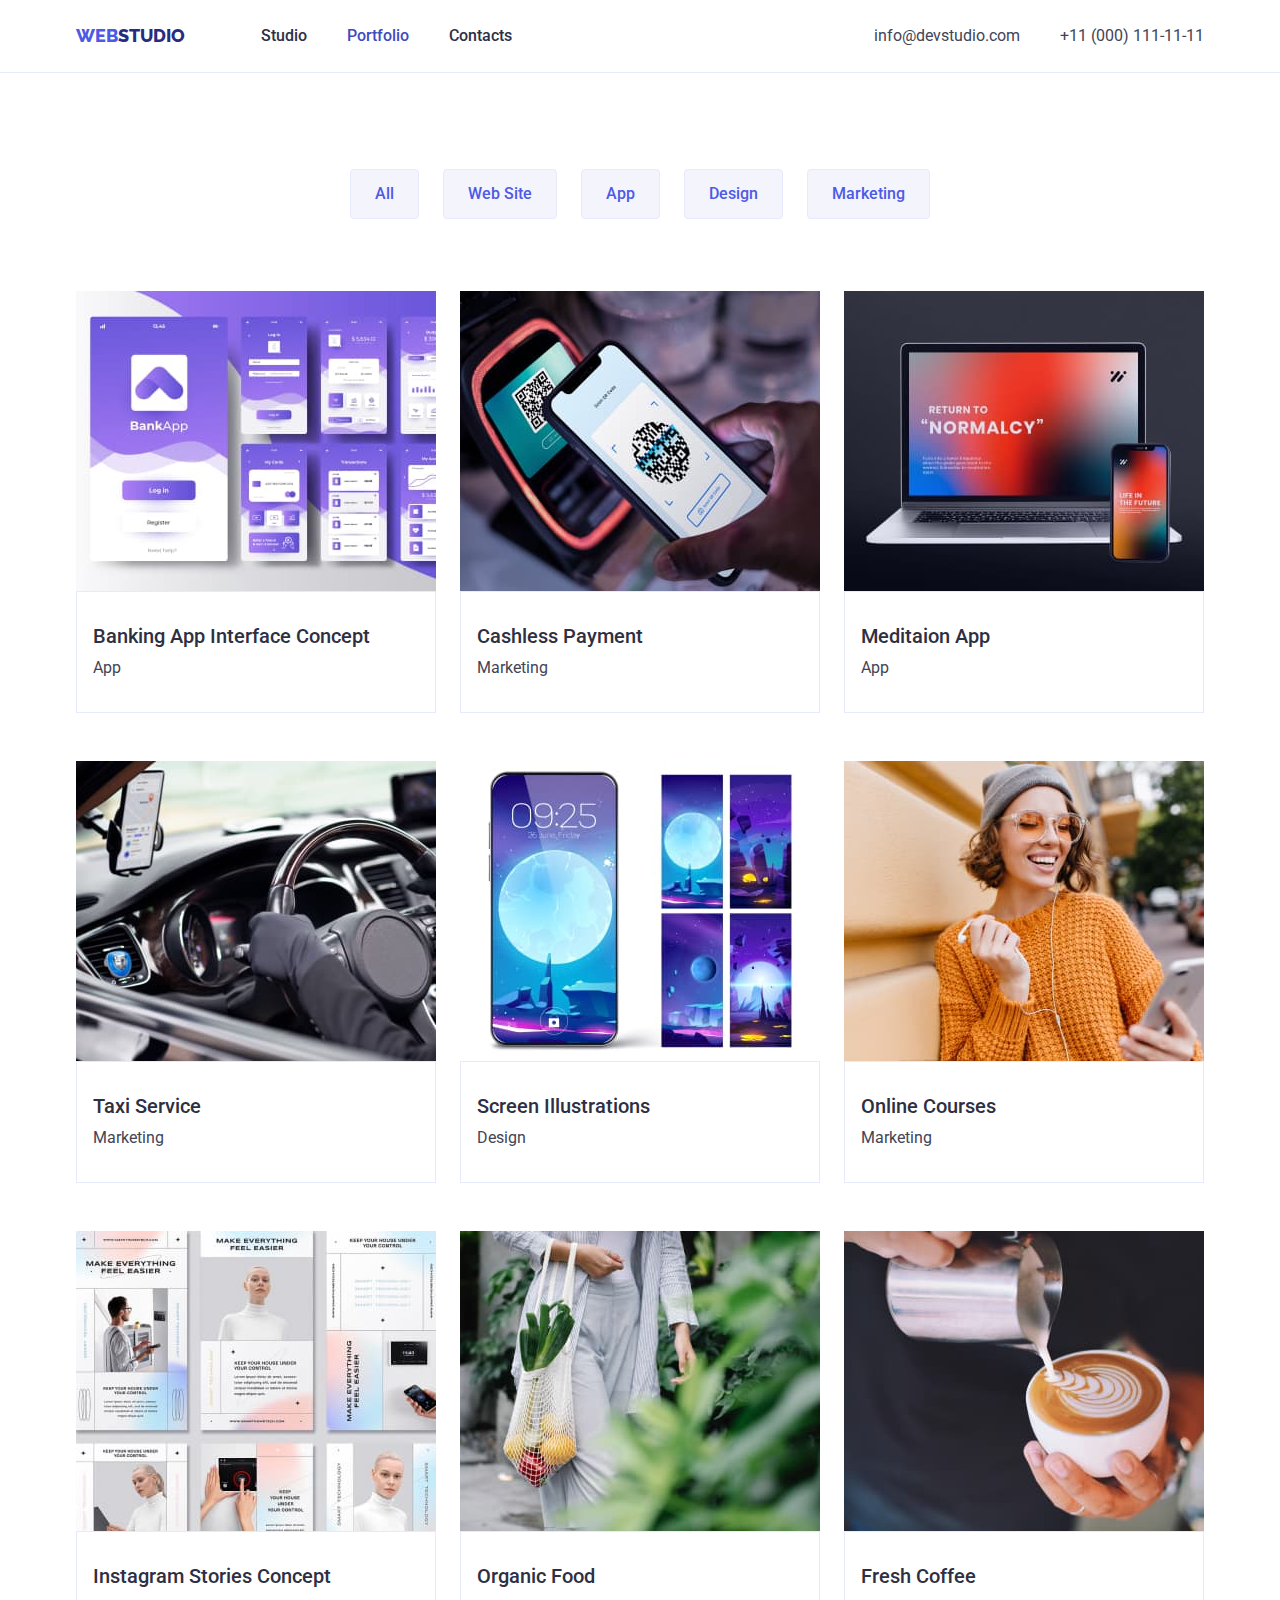
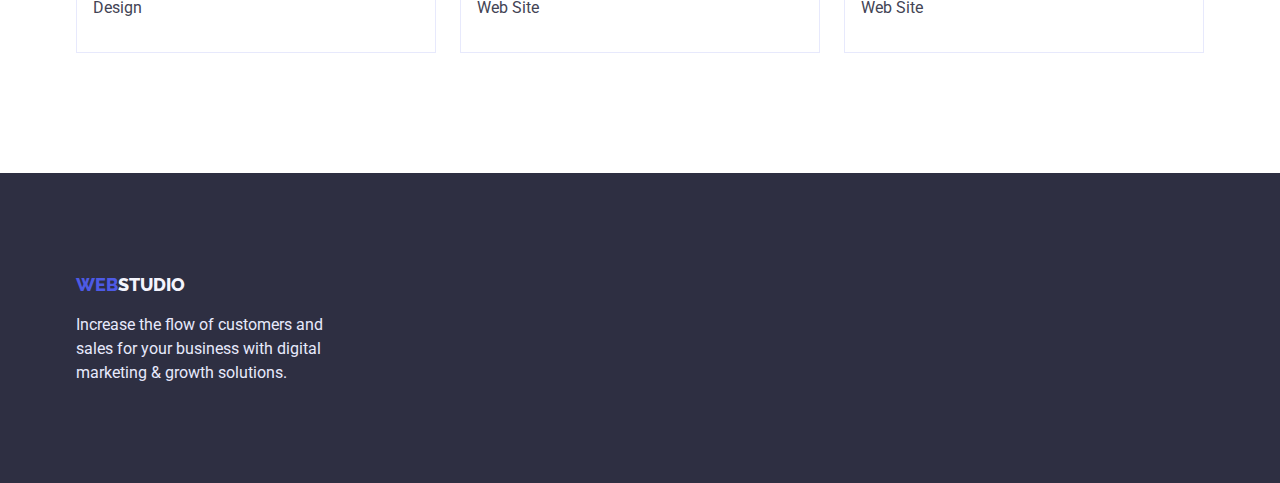
==== portfolio.html @ c2e1bd99 "Initial commit" ====
<!DOCTYPE html>
<html lang="en">
  <head>
    <meta charset="UTF-8" />
    <meta http-equiv="X-UA-Compatible" content="IE=edge" />
    <meta name="viewport" content="width=device-width, initial-scale=1.0" />
    <title>Portfolio</title>
    <link rel="preconnect" href="https://fonts.googleapis.com" />
    <link rel="preconnect" href="https://fonts.gstatic.com" crossorigin />
    <link
      href="https://fonts.googleapis.com/css2?family=Raleway:wght@800&family=Roboto:wght@400;500;700&display=swap"
      rel="stylesheet"
    />
    <link
      rel="stylesheet"
      href="https://cdnjs.cloudflare.com/ajax/libs/modern-normalize/1.1.0/modern-normalize.min.css"
    />
    <link rel="stylesheet" href="./styles/styles.css" />
  </head>
  <body>
    <!-- Header-->
    <header class="page-header">
      <div class="conteiner page-header-container">
        <nav class="main-nav">
          <a class="logo-link link" href="./index.html"
            ><span>Web</span>Studio</a
          >

          <ul class="site-nav list">
            <li class="item">
              <a class="link" href="./studio.html">Studio</a>
            </li>
            <li class="item">
              <a class="link btn-active-page-portfolio" href="./portfolio.html"
                >Portfolio</a
              >
            </li>
            <li class="item">
              <a class="link" href="./contacts.html">Contacts</a>
            </li>
          </ul>
        </nav>

        <address class="header-contact">
          <ul class="header-contact-list list">
            <li class="item">
              <a class="mail link" href="mailto:info@devstudio.com"
                >info@devstudio.com</a
              >
            </li>
            <li class="item">
              <a class="tel link" href="tel:+110001111111"
                >+11 (000) 111-11-11</a
              >
            </li>
          </ul>
        </address>
      </div>
    </header>
    <main>
      <section class="section-apps">
        <!-- Hidden header -->
        <div class="conteiner">
          <h1 class="visually-hidden">Product and services</h1>

          <ul class="button-list list">
            <li>
              <button class="list-btn" type="button">All</button>
            </li>
            <li>
              <button class="list-btn" type="button">Web Site</button>
            </li>
            <li>
              <button class="list-btn" type="button">App</button>
            </li>
            <li>
              <button class="list-btn" type="button">Design</button>
            </li>
            <li>
              <button class="list-btn" type="button">Marketing</button>
            </li>
          </ul>

          <ul class="card-set list">
            <li class="card-item">
              <img
                src="./images/portfolio/banking-app.jpg"
                alt="banking app"
                width="360"
              />

              <div class="card-content">
                <h2 class="list-item-title">Banking App Interface Concept</h2>
                <p class="list-text-item">App</p>
              </div>
            </li>

            <li class="card-item">
              <img
                src="./images/portfolio/cashless-payment.jpg"
                alt="pay by phone"
                width="360"
              />

              <div class="card-content">
                <h2 class="list-item-title">Cashless Payment</h2>
                <p class="list-text-item">Marketing</p>
              </div>
            </li>

            <li class="card-item">
              <img
                src="./images/portfolio/meditation-app.jpg"
                alt="meditation app"
                width="360"
              />

              <div class="card-content">
                <h2 class="list-item-title">Meditaion App</h2>
                <p class="list-text-item">App</p>
              </div>
            </li>

            <li class="card-item">
              <img
                src="./images/portfolio/taxi-service.jpg"
                alt="man driving a car"
                width="360"
              />

              <div class="card-content">
                <h2 class="list-item-title">Taxi Service</h2>
                <p class="list-text-item">Marketing</p>
              </div>
            </li>

            <li class="card-item">
              <img
                src="./images/portfolio/screen-illustrations.jpg"
                alt="mobile screen saver"
                width="360"
              />

              <div class="card-content">
                <h2 class="list-item-title">Screen Illustrations</h2>
                <p class="list-text-item">Design</p>
              </div>
            </li>

            <li class="card-item">
              <img
                src="./images/portfolio/online-courses.jpg"
                alt="joyful girl looking at the phone"
                width="360"
              />

              <div class="card-content">
                <h2 class="list-item-title">Online Courses</h2>
                <p class="list-text-item">Marketing</p>
              </div>
            </li>

            <li class="card-item">
              <img
                src="./images/portfolio/instagram-stories.jpg"
                alt="collage set with many images"
                width="360"
              />

              <div class="card-content">
                <h2 class="list-item-title">Instagram Stories Concept</h2>
                <p class="list-text-item">Design</p>
              </div>
            </li>

            <li class="card-item">
              <img
                src="./images/portfolio/organic-food.jpg"
                alt="girl with fruit basket"
                width="360"
              />

              <div class="card-content">
                <h2 class="list-item-title">Organic Food</h2>
                <p class="list-text-item">Web Site</p>
              </div>
            </li>

            <li class="card-item">
              <img
                src="./images/portfolio/fresh-coffee.jpg"
                alt="pouring coffee into a cup"
                width="360"
              />

              <div class="card-content">
                <h2 class="list-item-title">Fresh Coffee</h2>
                <p class="list-text-item">Web Site</p>
              </div>
            </li>
          </ul>
        </div>
      </section>
    </main>
    <!-- Footer -->
    <footer class="bottom page-footer">
      <div class="conteiner">
        <div class="conteiner-bottom">
          <a class="bottom-logo link" href="./index.html"
            ><span>Web</span>Studio</a
          >
          <p class="bottom-page">
            Increase the flow of customers and sales for your business with
            digital marketing & growth solutions.
          </p>
        </div>
      </div>
    </footer>
  </body>
</html>
---- styles/styles.css ----
:root {
  --title-text-color: #2e2f42;
  --primary-text-color: #434455;
  --accent-color: #404bbf;
  --primary-bg-color: #ffffff;
  --card-set-side-gap: 24px;
  --card-set-top-gap: 48px;
}

html {
  box-sizing: border-box;
}

*,
*::before,
*::after {
  box-sizing: inherit;
}

body {
  font-family: 'Roboto', sans-serif;
  background-color: var(--primary-bg-color);
  color: var(--title-text-color);
}

img {
  display: block;
  max-width: 100%;
}

p,
h1,
h2,
h3,
h4,
h5,
h6 {
  margin: 0;
}

ul {
  margin: 0;
  padding-left: 0;
}

button {
  cursor: pointer;
}

address {
  font-style: normal;
}

.link {
  text-decoration: none;
}

.list {
  list-style: none;
}

.visually-hidden {
  position: absolute;
  white-space: nowrap;
  width: 1px;
  height: 1px;
  overflow: hidden;
  border: 0;
  padding: 0;
  clip: rect(0 0 0 0);
  clip-path: inset(50%);
  margin: -1px;
}

.conteiner {
  margin-left: auto;
  margin-right: auto;
  width: 100%;
  max-width: 1158px;
  padding-left: 15px;
  padding-right: 15px;
}

/* ------------------------------------logo---------------------------------  */

.page-header {
  background-color: var(--primary-bg-color);
  border-bottom: 1px solid #e7e9fc;
}

span {
  font-family: 'Raleway', sans-serif;
  font-weight: 800;
  font-size: 18px;
  line-height: 1.33;
  text-transform: uppercase;
  color: #4d5ae5;
}

.logo-link {
  font-family: 'Raleway', sans-serif;
  font-weight: 800;
  font-size: 18px;
  line-height: 1.33;
  text-transform: uppercase;
  color: #272c7f;
}

/* ------------------------------------nav----------------------------  */

.page-header-container {
  display: flex;
  align-items: center;
}
.main-nav {
  display: flex;
  align-items: center;
}
.site-nav {
  display: flex;
  margin-left: 76px;
}

.site-nav .link {
  color: var(--title-text-color);
  font-weight: 500;
  font-size: 16px;
  line-height: 1.5;
  padding-top: 24px;
  padding-bottom: 24px;
  display: block;
}

.site-nav {
  gap: 40px;
}

.link:hover,
.link:focus {
  color: var(--accent-color);
}
.portfolio .link {
  color: var(--accent-color);
}

.item > .btn-active-page-portfolio {
  color: var(--accent-color);
}

/* ----------------------------------contacts-------------------------- */

.header-contact {
  margin-left: auto;
}

.header-contact-list .mail,
.header-contact-list .tel {
  font-size: 16px;
  line-height: 1.5;
  color: var(--primary-text-color);
}
.tel:hover,
.mail:hover {
  color: var(--accent-color);
}
.tel:focus,
.mail:focus {
  color: var(--accent-color);
}

.header-contact-list {
  display: flex;
}

.header-contact-list .item + .item {
  margin-left: 40px;
}

/* ------------------------------------hero------------------------------------  */
.main-part {
  background: #2e2f42;
  text-align: center;
  padding-top: 188px;
  padding-bottom: 188px;
}

.main-part-title {
  max-width: 505px;
  font-size: 56px;
  line-height: 1.07;
  color: #ffffff;
  padding-bottom: 48px;
  margin-left: auto;
  margin-right: auto;
}

.main-btn {
  display: inline-block;
  font-family: inherit;
  font-weight: 500;
  font-size: 16px;
  line-height: 1.5;
  color: #ffffff;
  background: #4d5ae5;
  box-shadow: 0px 4px 4px rgba(0, 0, 0, 0.15);
  border-radius: 4px;
  border: 1px;

  padding-left: 32px;
  padding-right: 32px;
  padding-top: 16px;
  padding-bottom: 16px;

  /* min-width: 169px; */
  /* height: 56px; */
  left: 636px;
  top: 428px;
}
.main-btn:hover,
.main-btn:focus {
  background: var(--accent-color);
  color: #ffffff;
}

/* --------------------------------Hidden title--------------------------------  */
.text-list {
  font-weight: 500;
  font-size: 20px;
  line-height: 1.2;
}

.text-list-item {
  font-size: 16px;
  line-height: 1.5;
  color: var(--primary-text-color);
}

.selection-description {
  margin-top: 0;
  padding-top: 120px;
}
.description {
  display: flex;
}
.description .item:not(:last-child) {
  margin-right: 24px;
}

.text-list {
  margin-bottom: 8px;
}

/* ------------------------------------about------------------------------------  */
.about {
  font-size: 36px;
  line-height: 1.11;
  text-align: center;
  text-transform: capitalize;
}
.selection-about {
  padding-top: 120px;
  padding-bottom: 120px;
}

.about {
  margin: 0;
}

.card-about {
  padding: 0;
  margin: 0;
  list-style: none;
  display: flex;
  margin-top: 72px;
  flex-basis: calc(100 / 3);
  justify-content: space-between;
}

/* ---------------------------------------Team------------------------------------ */
.team-title {
  font-size: 36px;
  line-height: 1.11;
  text-align: center;
  text-transform: capitalize;
  margin-bottom: 72px;
}

.team-list-position {
  font-size: 16px;
  line-height: 1.5;
  font-weight: 400;
  color: var(--primary-text-color);
  text-align: center;
  margin-top: 8px;
}

.text-list-title {
  font-weight: 500;
  font-size: 20px;
  line-height: 1.2;
  text-align: center;
}

.selection-team {
  background-color: #f4f4fd;
  padding-top: 120px;
  padding-bottom: 120px;
}

.team-list {
  display: flex;
  gap: 24px;
}

.list-item-conteiner {
  padding-top: 32px;
  padding-bottom: 32px;
  background-color: #ffffff;

  box-shadow: 0px 1px 6px rgba(46, 47, 66, 0.08),
    0px 1px 1px rgba(46, 47, 66, 0.16), 0px 2px 1px rgba(46, 47, 66, 0.08);
  border-radius: 0px 0px 4px 4px;
}

.list-item-team {
  width: calc((100% -72px) / 4);
}

/* -----------------------------------------Footer----------------------------------- */
.bottom-page {
  font-size: 16px;
  line-height: 1.5;
  color: #e7e9fc;
}

.bottom {
  padding-top: 100px;
  padding-bottom: 100px;
}

.conteiner-bottom {
  display: block;
  width: 264px;
  height: 110px;
}

.bottom-page {
  margin: 0;
  margin-top: 16px;
}

/* ----------------------------------------Portfolio----------------------------------- */

/* --------------------------------------------Buttons------------------------------------------- */

.section-apps {
  padding-top: 96px;
  padding-bottom: 120px;
}

.list-btn:hover,
.list-btn:focus {
  background-color: var(--accent-color);
  color: #ffffff;
}
.list-btn {
  font-family: inherit;

  color: #4d5ae5;
  background: #f4f4fd;

  border: 1px solid #e7e9fc;
  border-radius: 4px;
  font-weight: 500;
  font-size: 16px;
  line-height: 1.5;

  padding-left: 24px;
  padding-right: 24px;
  padding-top: 12px;
  padding-bottom: 12px;
}

.button-list {
  display: flex;
  gap: 24px;
  justify-content: center;
  margin-bottom: 72px;
}

/* --------------------------------------------List apps---------------------------------------------- */
.list-item-title {
  font-weight: 500;
  font-size: 20px;
  line-height: 1.2;
}
.list-text-item {
  font-size: 16px;
  line-height: 1.5;

  color: var(--primary-text-color);

  margin-top: 8px;
}

.card-set {
  display: flex;
  flex-wrap: wrap;

  padding: 0;
  margin: 0;
  list-style: 0;

  margin-top: calc(-1 * var(--card-set-top-gap));
  margin-left: calc(-1 * var(--card-set-side-gap));
}

.card-set > .card-item {
  flex-basis: calc(100% / 3 - var(--card-set-side-gap));

  margin-left: var(--card-set-side-gap);
  margin-top: var(--card-set-top-gap);
}

.card-content {
  padding-top: 32px;
  padding-left: 16px;
  padding-bottom: 32px;
  background: #ffffff;

  border: 1px solid #e7e9fc;
}

/* --------------------------------------------logo-link--------------------------------------------  */

.bottom-logo {
  font-family: 'Raleway', sans-serif;
  font-weight: 800;
  font-size: 18px;
  line-height: 1.33;
  text-transform: uppercase;
  color: #f4f4fd;
}
.bottom {
  background: #2e2f42;
}

/* --------------------------------------------logo-link--------------------------------------------  */
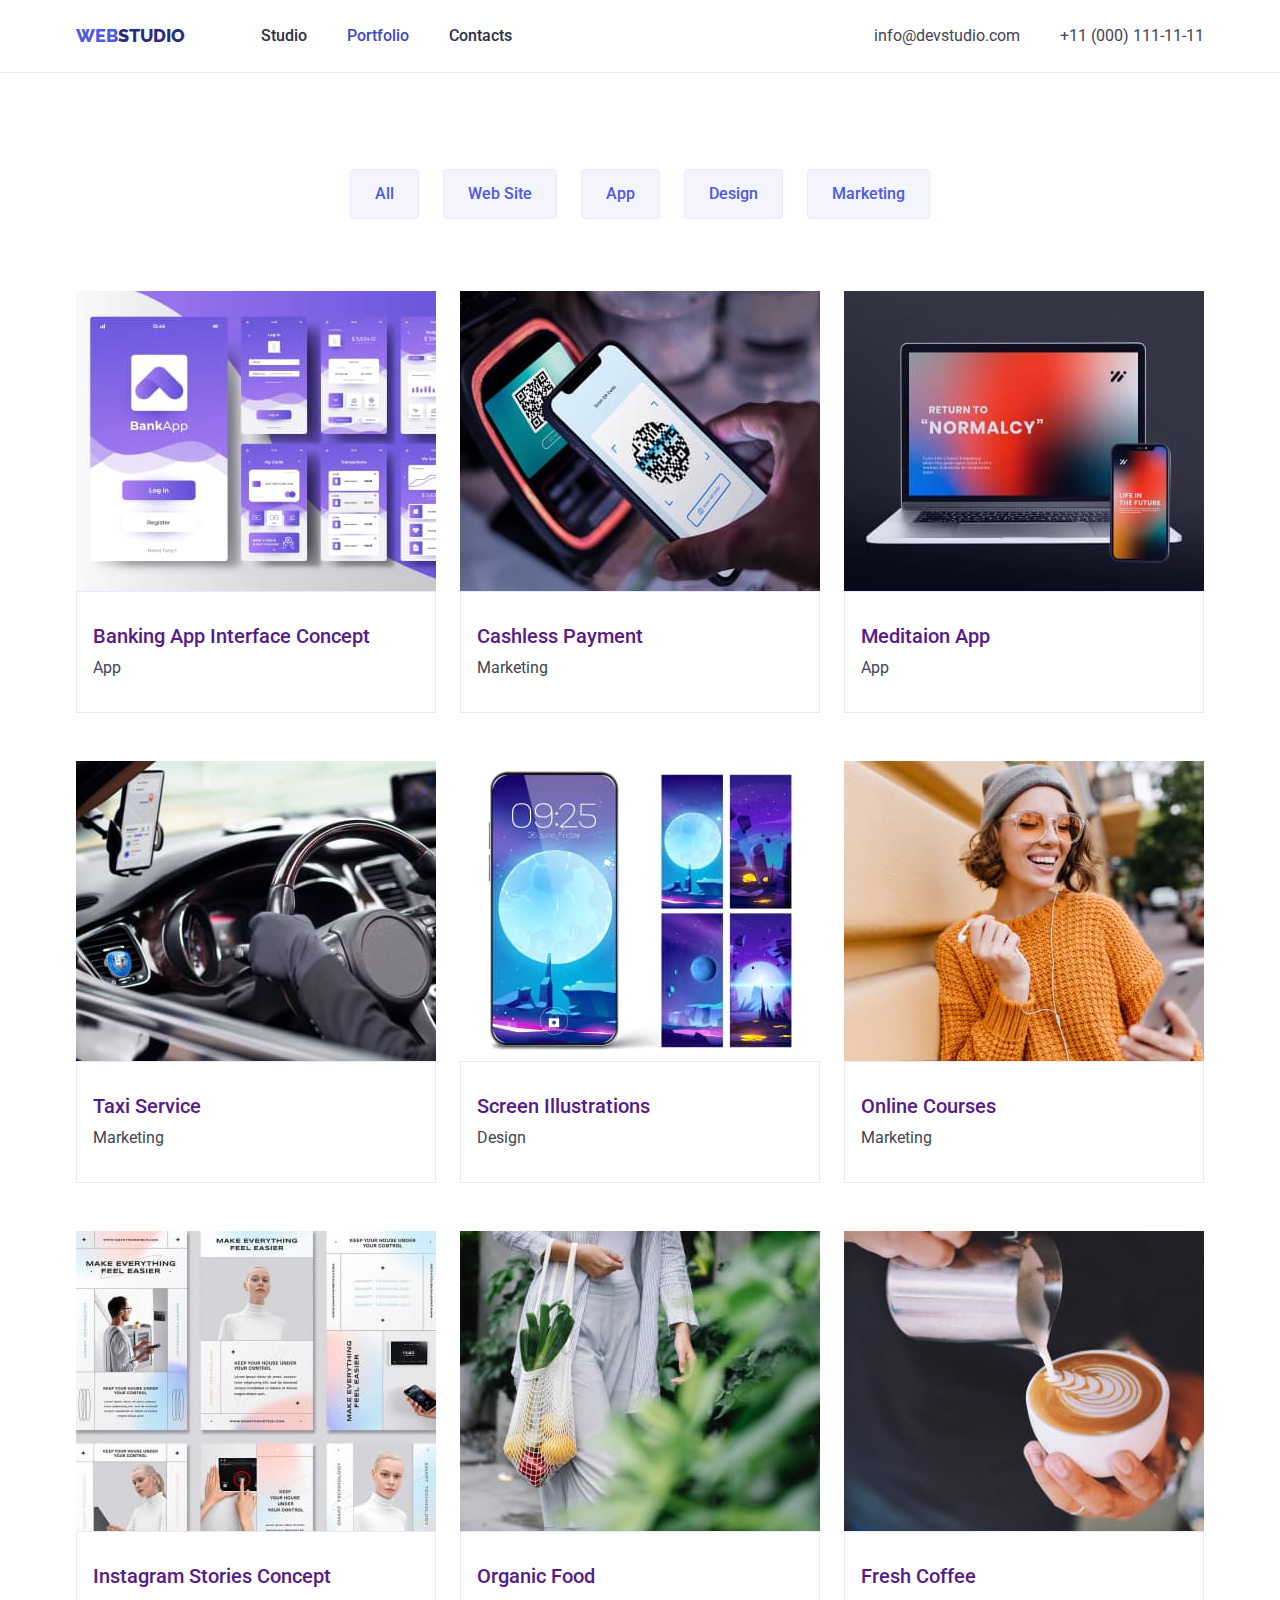
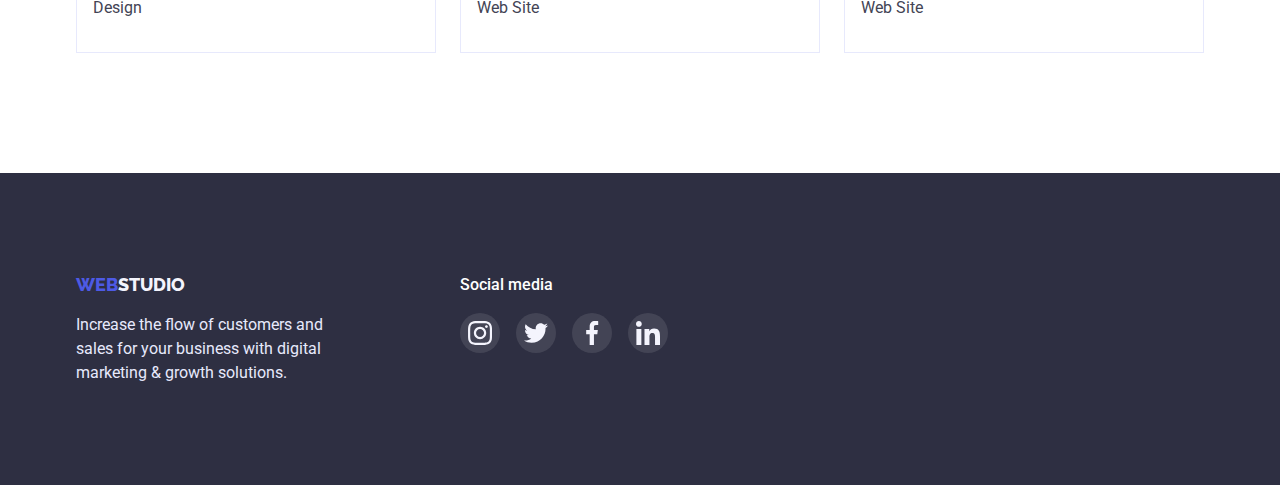
==== commit c34b6e5a: "v3" ====
--- a/portfolio.html
+++ b/portfolio.html
@@ -83,136 +83,188 @@
 
           <ul class="card-set list">
             <li class="card-item">
-              <img
-                src="./images/portfolio/banking-app.jpg"
-                alt="banking app"
-                width="360"
-              />
-
-              <div class="card-content">
-                <h2 class="list-item-title">Banking App Interface Concept</h2>
-                <p class="list-text-item">App</p>
-              </div>
-            </li>
-
-            <li class="card-item">
-              <img
-                src="./images/portfolio/cashless-payment.jpg"
-                alt="pay by phone"
-                width="360"
-              />
-
-              <div class="card-content">
-                <h2 class="list-item-title">Cashless Payment</h2>
-                <p class="list-text-item">Marketing</p>
-              </div>
-            </li>
-
-            <li class="card-item">
-              <img
-                src="./images/portfolio/meditation-app.jpg"
-                alt="meditation app"
-                width="360"
-              />
-
-              <div class="card-content">
-                <h2 class="list-item-title">Meditaion App</h2>
-                <p class="list-text-item">App</p>
-              </div>
-            </li>
-
-            <li class="card-item">
-              <img
-                src="./images/portfolio/taxi-service.jpg"
-                alt="man driving a car"
-                width="360"
-              />
-
-              <div class="card-content">
-                <h2 class="list-item-title">Taxi Service</h2>
-                <p class="list-text-item">Marketing</p>
-              </div>
-            </li>
-
-            <li class="card-item">
-              <img
-                src="./images/portfolio/screen-illustrations.jpg"
-                alt="mobile screen saver"
-                width="360"
-              />
-
-              <div class="card-content">
-                <h2 class="list-item-title">Screen Illustrations</h2>
-                <p class="list-text-item">Design</p>
-              </div>
-            </li>
-
-            <li class="card-item">
-              <img
-                src="./images/portfolio/online-courses.jpg"
-                alt="joyful girl looking at the phone"
-                width="360"
-              />
-
-              <div class="card-content">
-                <h2 class="list-item-title">Online Courses</h2>
-                <p class="list-text-item">Marketing</p>
-              </div>
-            </li>
-
-            <li class="card-item">
-              <img
-                src="./images/portfolio/instagram-stories.jpg"
-                alt="collage set with many images"
-                width="360"
-              />
-
-              <div class="card-content">
-                <h2 class="list-item-title">Instagram Stories Concept</h2>
-                <p class="list-text-item">Design</p>
-              </div>
-            </li>
-
-            <li class="card-item">
-              <img
-                src="./images/portfolio/organic-food.jpg"
-                alt="girl with fruit basket"
-                width="360"
-              />
-
-              <div class="card-content">
-                <h2 class="list-item-title">Organic Food</h2>
-                <p class="list-text-item">Web Site</p>
-              </div>
-            </li>
-
-            <li class="card-item">
-              <img
-                src="./images/portfolio/fresh-coffee.jpg"
-                alt="pouring coffee into a cup"
-                width="360"
-              />
-
-              <div class="card-content">
-                <h2 class="list-item-title">Fresh Coffee</h2>
-                <p class="list-text-item">Web Site</p>
-              </div>
+              <a href="" class="card-set-link link">
+                <img
+                  src="./images/portfolio/banking-app.jpg"
+                  alt="banking app"
+                  width="360"
+                />
+
+                <div class="card-content">
+                  <h2 class="list-item-title">Banking App Interface Concept</h2>
+                  <p class="list-text-item">App</p>
+                </div>
+              </a>
+            </li>
+
+            <li class="card-item">
+              <a href="" class="card-set-link link">
+                <img
+                  src="./images/portfolio/cashless-payment.jpg"
+                  alt="pay by phone"
+                  width="360"
+                />
+
+                <div class="card-content">
+                  <h2 class="list-item-title">Cashless Payment</h2>
+                  <p class="list-text-item">Marketing</p>
+                </div>
+              </a>
+            </li>
+
+            <li class="card-item">
+              <a href="" class="card-set-link link">
+                <img
+                  src="./images/portfolio/meditation-app.jpg"
+                  alt="meditation app"
+                  width="360"
+                />
+
+                <div class="card-content">
+                  <h2 class="list-item-title">Meditaion App</h2>
+                  <p class="list-text-item">App</p>
+                </div>
+              </a>
+            </li>
+
+            <li class="card-item">
+              <a href="" class="card-set-link link">
+                <img
+                  src="./images/portfolio/taxi-service.jpg"
+                  alt="man driving a car"
+                  width="360"
+                />
+
+                <div class="card-content">
+                  <h2 class="list-item-title">Taxi Service</h2>
+                  <p class="list-text-item">Marketing</p>
+                </div>
+              </a>
+            </li>
+
+            <li class="card-item">
+              <a href="" class="card-set-link link">
+                <img
+                  src="./images/portfolio/screen-illustrations.jpg"
+                  alt="mobile screen saver"
+                  width="360"
+                />
+
+                <div class="card-content">
+                  <h2 class="list-item-title">Screen Illustrations</h2>
+                  <p class="list-text-item">Design</p>
+                </div>
+              </a>
+            </li>
+
+            <li class="card-item">
+              <a href="" class="card-set-link link">
+                <img
+                  src="./images/portfolio/online-courses.jpg"
+                  alt="joyful girl looking at the phone"
+                  width="360"
+                />
+
+                <div class="card-content">
+                  <h2 class="list-item-title">Online Courses</h2>
+                  <p class="list-text-item">Marketing</p>
+                </div>
+              </a>
+            </li>
+
+            <li class="card-item">
+              <a href="" class="card-set-link link">
+                <img
+                  src="./images/portfolio/instagram-stories.jpg"
+                  alt="collage set with many images"
+                  width="360"
+                />
+
+                <div class="card-content">
+                  <h2 class="list-item-title">Instagram Stories Concept</h2>
+                  <p class="list-text-item">Design</p>
+                </div>
+              </a>
+            </li>
+
+            <li class="card-item">
+              <a href="" class="card-set-link link">
+                <img
+                  src="./images/portfolio/organic-food.jpg"
+                  alt="girl with fruit basket"
+                  width="360"
+                />
+
+                <div class="card-content">
+                  <h2 class="list-item-title">Organic Food</h2>
+                  <p class="list-text-item">Web Site</p>
+                </div>
+              </a>
+            </li>
+
+            <li class="card-item">
+              <a href="" class="card-set-link link">
+                <img
+                  src="./images/portfolio/fresh-coffee.jpg"
+                  alt="pouring coffee into a cup"
+                  width="360"
+                />
+
+                <div class="card-content">
+                  <h2 class="list-item-title">Fresh Coffee</h2>
+                  <p class="list-text-item">Web Site</p>
+                </div>
+              </a>
             </li>
           </ul>
         </div>
       </section>
     </main>
     <!-- Footer -->
-    <footer class="bottom page-footer">
-      <div class="conteiner">
-        <div class="conteiner-bottom">
+    <footer class="bottom">
+      <div class="conteiner conteiner-bottom">
+        <div class="bottom-left-side">
           <a class="bottom-logo link" href="./index.html"
             ><span>Web</span>Studio</a
           >
-          <p class="bottom-page">
+
+          <p class="bottom-text-page">
             Increase the flow of customers and sales for your business with
             digital marketing & growth solutions.
           </p>
+        </div>
+        <div class="bottom-right-side">
+          <h4 class="bottom-soc-title">Social media</h4>
+          <ul class="bottom-soc-list list">
+            <li class="bottom-soc-item">
+              <a href="" class="bottom-soc-link link">
+                <svg class="bottom-soc-icon" width="24" height="24">
+                  <use href="./images/icons.svg#icon-instagram"></use>
+                </svg>
+              </a>
+            </li>
+            <li class="bottom-soc-item">
+              <a href="" class="bottom-soc-link link">
+                <svg class="bottom-soc-icon" width="24" height="24">
+                  <use href="./images/icons.svg#icon-twitter"></use>
+                </svg>
+              </a>
+            </li>
+            <li class="bottom-soc-item">
+              <a href="" class="bottom-soc-link link">
+                <svg class="bottom-soc-icon" width="24" height="24">
+                  <use href="./images/icons.svg#icon-facebook"></use>
+                </svg>
+              </a>
+            </li>
+            <li class="bottom-soc-item">
+              <a href="" class="bottom-soc-link link">
+                <svg class="bottom-soc-icon" width="24" height="24">
+                  <use href="./images/icons.svg#icon-linkedin"></use>
+                </svg>
+              </a>
+            </li>
+          </ul>
         </div>
       </div>
     </footer>
--- a/styles/styles.css
+++ b/styles/styles.css
@@ -5,6 +5,10 @@
   --primary-bg-color: #ffffff;
   --card-set-side-gap: 24px;
   --card-set-top-gap: 48px;
+  --linear-gradient: linear-gradient(
+    rgba(46, 47, 66, 0.7),
+    rgba(46, 47, 66, 0.7)
+  );
 }
 
 html {
@@ -178,7 +182,14 @@
 
 /* ------------------------------------hero------------------------------------  */
 .main-part {
-  background: #2e2f42;
+  background-color: #2e2f42;
+  background-image: var(--linear-gradient), url(../images/bg-hero.jpg);
+  background-repeat: no-repeat;
+  background-position: center;
+  background-size: cover;
+  width: 100%;
+  max-width: 1440px;
+  margin: auto;
   text-align: center;
   padding-top: 188px;
   padding-bottom: 188px;
@@ -241,13 +252,17 @@
 }
 .description {
   display: flex;
-}
-.description .item:not(:last-child) {
-  margin-right: 24px;
+  gap: 24px;
 }
 
 .text-list {
   margin-bottom: 8px;
+}
+
+.description-icon {
+  display: flex;
+  margin: auto;
+  margin-bottom: 32px;
 }
 
 /* ------------------------------------about------------------------------------  */
@@ -302,7 +317,6 @@
 }
 
 .selection-team {
-  background-color: #f4f4fd;
   padding-top: 120px;
   padding-bottom: 120px;
 }
@@ -316,21 +330,90 @@
   padding-top: 32px;
   padding-bottom: 32px;
   background-color: #ffffff;
-
+}
+
+.list-item-team {
+  width: calc((100% -72px) / 4);
   box-shadow: 0px 1px 6px rgba(46, 47, 66, 0.08),
     0px 1px 1px rgba(46, 47, 66, 0.16), 0px 2px 1px rgba(46, 47, 66, 0.08);
   border-radius: 0px 0px 4px 4px;
 }
 
-.list-item-team {
-  width: calc((100% -72px) / 4);
+.team-soc-list {
+  display: flex;
+  justify-content: center;
+  gap: 24px;
+  margin-top: 8px;
+}
+
+.team-soc-item {
+  width: 40px;
+  height: 40px;
+}
+.team-soc-link {
+  width: 100%;
+  height: 100%;
+  border-radius: 50%;
+  display: flex;
+  justify-content: center;
+  align-items: center;
+  background-color: #4d5ae5;
+}
+
+.team-soc-link:is(:hover, :focus) {
+  background-color: #404bbf;
+}
+/* ----------------------------------------Customers---------------------------------------- */
+.customers {
+  text-align: center;
+  padding-top: 130px;
+  padding-bottom: 120px;
+}
+
+.customers-title {
+  font-size: 36px;
+  line-height: 40px;
+  color: var(--title-text-color);
+}
+
+.customers-list {
+  display: flex;
+  gap: 24px;
+  margin-top: 72px;
+}
+
+.customers-item {
+  width: calc((100% - 120px) / 6);
+  height: 88px;
+}
+.customers-link {
+  width: 100%;
+  height: 100%;
+  border: 1px solid #8e8f99;
+  border-radius: 4px;
+  display: flex;
+  justify-content: center;
+  align-items: center;
+
+  color: #8e8f99;
+}
+
+.customers-icon {
+  fill: currentColor;
+}
+
+.customers-link:is(:hover, :focus) {
+  border-color: #404bbf;
 }
 
 /* -----------------------------------------Footer----------------------------------- */
-.bottom-page {
+.bottom-text-page {
   font-size: 16px;
   line-height: 1.5;
   color: #e7e9fc;
+  margin-top: 16px;
+  width: 264px;
+  height: 72px;
 }
 
 .bottom {
@@ -338,17 +421,45 @@
   padding-bottom: 100px;
 }
 
+.bottom-left-side {
+  margin-right: 120px;
+}
+
+.bottom-soc-title {
+  font-weight: 500;
+  font-size: 16px;
+  line-height: 1.5;
+  color: #ffffff;
+}
+
 .conteiner-bottom {
-  display: block;
-  width: 264px;
-  height: 110px;
-}
-
-.bottom-page {
-  margin: 0;
+  display: flex;
+}
+
+.bottom-soc-list {
+  display: flex;
+  gap: 16px;
   margin-top: 16px;
 }
 
+.bottom-soc-item {
+  width: 40px;
+  height: 40px;
+}
+
+.bottom-soc-link {
+  width: 100%;
+  height: 100%;
+  border-radius: 50%;
+  display: flex;
+  justify-content: center;
+  align-items: center;
+  background-color: rgba(255, 255, 255, 0.1);
+}
+
+.bottom-soc-link:is(:hover, :focus) {
+  background-color: rgba(255, 255, 255, 0.2);
+}
 /* ----------------------------------------Portfolio----------------------------------- */
 
 /* --------------------------------------------Buttons------------------------------------------- */
@@ -362,6 +473,9 @@
 .list-btn:focus {
   background-color: var(--accent-color);
   color: #ffffff;
+  box-shadow: 0px 3px 1px rgba(0, 0, 0, 0.1), 0px 2px 1px rgba(0, 0, 0, 0.08),
+    0px 2px 2px rgba(0, 0, 0, 0.12);
+  border: 1px;
 }
 .list-btn {
   font-family: inherit;
@@ -429,6 +543,15 @@
   background: #ffffff;
 
   border: 1px solid #e7e9fc;
+}
+
+.card-set-link {
+  display: block;
+}
+
+.card-set-link:is(:hover, :focus) {
+  box-shadow: 0px 1px 6px rgba(46, 47, 66, 0.08),
+    0px 1px 1px rgba(46, 47, 66, 0.16), 0px 2px 1px rgba(46, 47, 66, 0.08);
 }
 
 /* --------------------------------------------logo-link--------------------------------------------  */
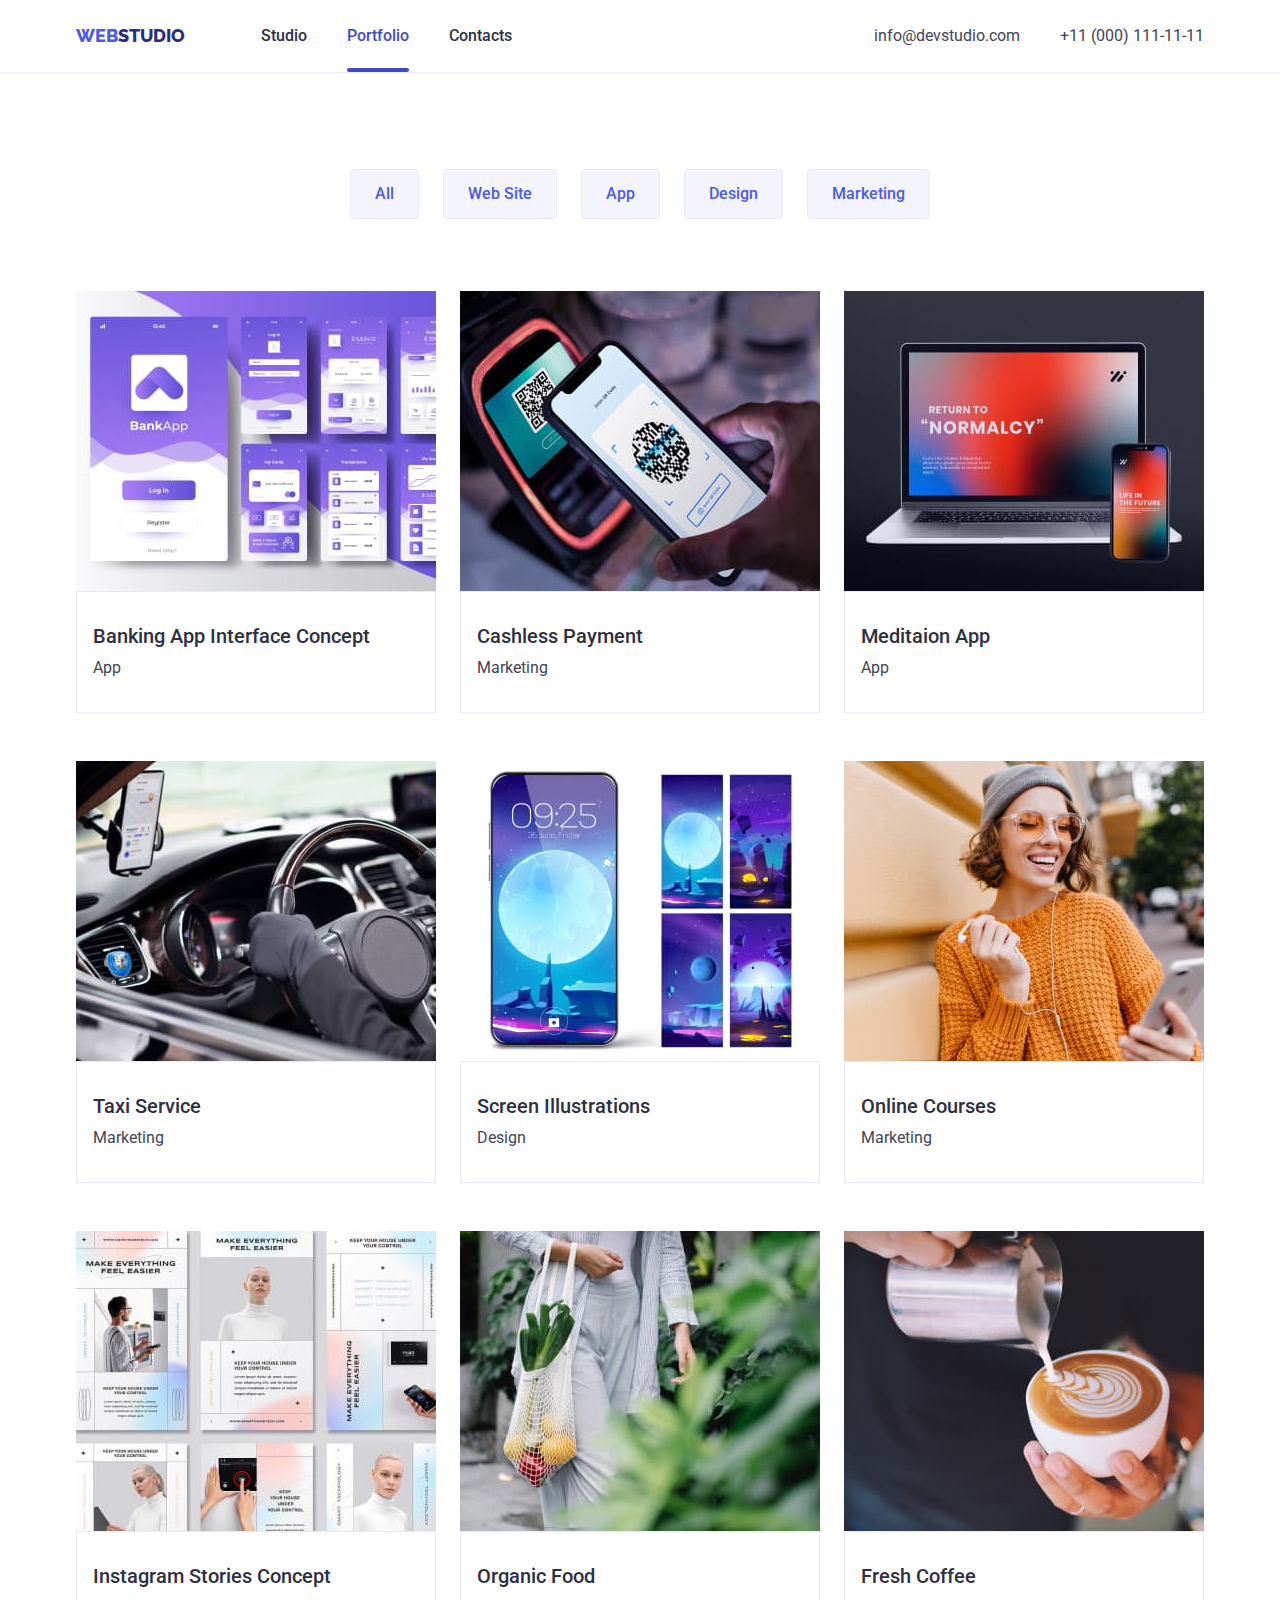
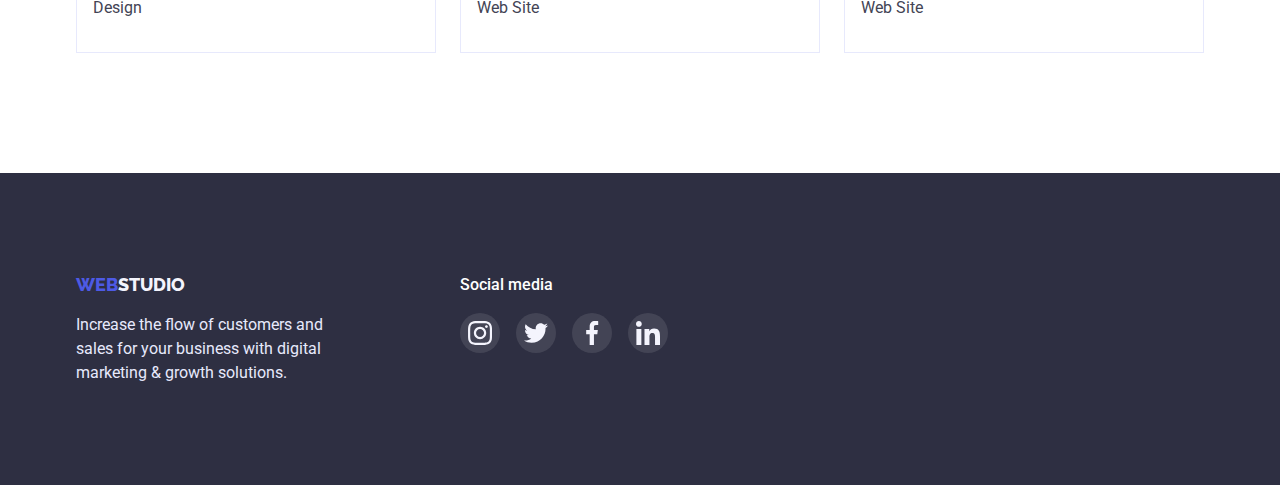
==== commit b94ae73f: "v1" ====
--- a/portfolio.html
+++ b/portfolio.html
@@ -28,15 +28,17 @@
 
           <ul class="site-nav list">
             <li class="item">
-              <a class="link" href="./studio.html">Studio</a>
-            </li>
-            <li class="item">
-              <a class="link btn-active-page-portfolio" href="./portfolio.html"
+              <a class="link nav-link" href="./index.html">Studio</a>
+            </li>
+            <li class="item">
+              <a
+                class="link nav-link btn-active-page-portfolio nav-link-portfolio"
+                href="./portfolio.html"
                 >Portfolio</a
               >
             </li>
             <li class="item">
-              <a class="link" href="./contacts.html">Contacts</a>
+              <a class="link nav-link" href="./contacts.html">Contacts</a>
             </li>
           </ul>
         </nav>
@@ -84,11 +86,18 @@
           <ul class="card-set list">
             <li class="card-item">
               <a href="" class="card-set-link link">
-                <img
-                  src="./images/portfolio/banking-app.jpg"
-                  alt="banking app"
-                  width="360"
-                />
+                <div class="card-list-img">
+                  <img
+                    src="./images/portfolio/banking-app.jpg"
+                    alt="banking app"
+                    width="360"
+                  />
+                  <p class="card-text-overlay">
+                    14 Stylish and User-Friendly App Design Concepts · Task
+                    Manager App · Calorie Tracker App · Exotic Fruit Ecommerce
+                    App · Cloud Storage App
+                  </p>
+                </div>
 
                 <div class="card-content">
                   <h2 class="list-item-title">Banking App Interface Concept</h2>
@@ -99,11 +108,18 @@
 
             <li class="card-item">
               <a href="" class="card-set-link link">
-                <img
-                  src="./images/portfolio/cashless-payment.jpg"
-                  alt="pay by phone"
-                  width="360"
-                />
+                <div class="card-list-img">
+                  <img
+                    src="./images/portfolio/cashless-payment.jpg"
+                    alt="pay by phone"
+                    width="360"
+                  />
+                  <p class="card-text-overlay">
+                    14 Stylish and User-Friendly App Design Concepts · Task
+                    Manager App · Calorie Tracker App · Exotic Fruit Ecommerce
+                    App · Cloud Storage App
+                  </p>
+                </div>
 
                 <div class="card-content">
                   <h2 class="list-item-title">Cashless Payment</h2>
@@ -114,11 +130,18 @@
 
             <li class="card-item">
               <a href="" class="card-set-link link">
-                <img
-                  src="./images/portfolio/meditation-app.jpg"
-                  alt="meditation app"
-                  width="360"
-                />
+                <div class="card-list-img">
+                  <img
+                    src="./images/portfolio/meditation-app.jpg"
+                    alt="meditation app"
+                    width="360"
+                  />
+                  <p class="card-text-overlay">
+                    14 Stylish and User-Friendly App Design Concepts · Task
+                    Manager App · Calorie Tracker App · Exotic Fruit Ecommerce
+                    App · Cloud Storage App
+                  </p>
+                </div>
 
                 <div class="card-content">
                   <h2 class="list-item-title">Meditaion App</h2>
@@ -129,11 +152,18 @@
 
             <li class="card-item">
               <a href="" class="card-set-link link">
-                <img
-                  src="./images/portfolio/taxi-service.jpg"
-                  alt="man driving a car"
-                  width="360"
-                />
+                <div class="card-list-img">
+                  <img
+                    src="./images/portfolio/taxi-service.jpg"
+                    alt="man driving a car"
+                    width="360"
+                  />
+                  <p class="card-text-overlay">
+                    14 Stylish and User-Friendly App Design Concepts · Task
+                    Manager App · Calorie Tracker App · Exotic Fruit Ecommerce
+                    App · Cloud Storage App
+                  </p>
+                </div>
 
                 <div class="card-content">
                   <h2 class="list-item-title">Taxi Service</h2>
@@ -144,11 +174,18 @@
 
             <li class="card-item">
               <a href="" class="card-set-link link">
-                <img
-                  src="./images/portfolio/screen-illustrations.jpg"
-                  alt="mobile screen saver"
-                  width="360"
-                />
+                <div class="card-list-img">
+                  <img
+                    src="./images/portfolio/screen-illustrations.jpg"
+                    alt="mobile screen saver"
+                    width="360"
+                  />
+                  <p class="card-text-overlay">
+                    14 Stylish and User-Friendly App Design Concepts · Task
+                    Manager App · Calorie Tracker App · Exotic Fruit Ecommerce
+                    App · Cloud Storage App
+                  </p>
+                </div>
 
                 <div class="card-content">
                   <h2 class="list-item-title">Screen Illustrations</h2>
@@ -159,11 +196,18 @@
 
             <li class="card-item">
               <a href="" class="card-set-link link">
-                <img
-                  src="./images/portfolio/online-courses.jpg"
-                  alt="joyful girl looking at the phone"
-                  width="360"
-                />
+                <div class="card-list-img">
+                  <img
+                    src="./images/portfolio/online-courses.jpg"
+                    alt="joyful girl looking at the phone"
+                    width="360"
+                  />
+                  <p class="card-text-overlay">
+                    14 Stylish and User-Friendly App Design Concepts · Task
+                    Manager App · Calorie Tracker App · Exotic Fruit Ecommerce
+                    App · Cloud Storage App
+                  </p>
+                </div>
 
                 <div class="card-content">
                   <h2 class="list-item-title">Online Courses</h2>
@@ -174,11 +218,18 @@
 
             <li class="card-item">
               <a href="" class="card-set-link link">
-                <img
-                  src="./images/portfolio/instagram-stories.jpg"
-                  alt="collage set with many images"
-                  width="360"
-                />
+                <div class="card-list-img">
+                  <img
+                    src="./images/portfolio/instagram-stories.jpg"
+                    alt="collage set with many images"
+                    width="360"
+                  />
+                  <p class="card-text-overlay">
+                    14 Stylish and User-Friendly App Design Concepts · Task
+                    Manager App · Calorie Tracker App · Exotic Fruit Ecommerce
+                    App · Cloud Storage App
+                  </p>
+                </div>
 
                 <div class="card-content">
                   <h2 class="list-item-title">Instagram Stories Concept</h2>
@@ -189,11 +240,18 @@
 
             <li class="card-item">
               <a href="" class="card-set-link link">
-                <img
-                  src="./images/portfolio/organic-food.jpg"
-                  alt="girl with fruit basket"
-                  width="360"
-                />
+                <div class="card-list-img">
+                  <img
+                    src="./images/portfolio/organic-food.jpg"
+                    alt="girl with fruit basket"
+                    width="360"
+                  />
+                  <p class="card-text-overlay">
+                    14 Stylish and User-Friendly App Design Concepts · Task
+                    Manager App · Calorie Tracker App · Exotic Fruit Ecommerce
+                    App · Cloud Storage App
+                  </p>
+                </div>
 
                 <div class="card-content">
                   <h2 class="list-item-title">Organic Food</h2>
@@ -204,11 +262,18 @@
 
             <li class="card-item">
               <a href="" class="card-set-link link">
-                <img
-                  src="./images/portfolio/fresh-coffee.jpg"
-                  alt="pouring coffee into a cup"
-                  width="360"
-                />
+                <div class="card-list-img">
+                  <img
+                    src="./images/portfolio/fresh-coffee.jpg"
+                    alt="pouring coffee into a cup"
+                    width="360"
+                  />
+                  <p class="card-text-overlay">
+                    14 Stylish and User-Friendly App Design Concepts · Task
+                    Manager App · Calorie Tracker App · Exotic Fruit Ecommerce
+                    App · Cloud Storage App
+                  </p>
+                </div>
 
                 <div class="card-content">
                   <h2 class="list-item-title">Fresh Coffee</h2>
--- a/styles/styles.css
+++ b/styles/styles.css
@@ -3,12 +3,14 @@
   --primary-text-color: #434455;
   --accent-color: #404bbf;
   --primary-bg-color: #ffffff;
+  --secondary-bg-color: #f4f4fd;
   --card-set-side-gap: 24px;
   --card-set-top-gap: 48px;
   --linear-gradient: linear-gradient(
     rgba(46, 47, 66, 0.7),
     rgba(46, 47, 66, 0.7)
   );
+  --transition-dur-func: 250ms cubic-bezier(0.4, 0, 0.2, 1);
 }
 
 html {
@@ -139,6 +141,11 @@
   gap: 40px;
 }
 
+.link {
+  transition: color var(--transition-dur-func);
+  position: relative;
+}
+
 .link:hover,
 .link:focus {
   color: var(--accent-color);
@@ -149,6 +156,23 @@
 
 .item > .btn-active-page-portfolio {
   color: var(--accent-color);
+}
+
+.item > .btn-active-page-studio {
+  color: var(--accent-color);
+}
+
+.nav-link-studio::after,
+.nav-link-portfolio::after {
+  content: '';
+  position: absolute;
+  display: block;
+  width: 100%;
+  height: 4px;
+  background-color: var(--accent-color);
+  border-radius: 2px;
+  left: 0;
+  bottom: 0;
 }
 
 /* ----------------------------------contacts-------------------------- */
@@ -222,15 +246,14 @@
   padding-top: 16px;
   padding-bottom: 16px;
 
-  /* min-width: 169px; */
-  /* height: 56px; */
   left: 636px;
   top: 428px;
+
+  transition: background var(--transition-dur-func);
 }
 .main-btn:hover,
 .main-btn:focus {
   background: var(--accent-color);
-  color: #ffffff;
 }
 
 /* --------------------------------Hidden title--------------------------------  */
@@ -259,10 +282,15 @@
   margin-bottom: 8px;
 }
 
-.description-icon {
-  display: flex;
-  margin: auto;
-  margin-bottom: 32px;
+.conteiner-description-icon {
+  width: 264px;
+  height: 112px;
+  background-color: var(--secondary-bg-color);
+  display: flex;
+  justify-content: center;
+  align-items: center;
+  border-radius: 4px;
+  margin-bottom: 8px;
 }
 
 /* ------------------------------------about------------------------------------  */
@@ -319,6 +347,7 @@
 .selection-team {
   padding-top: 120px;
   padding-bottom: 120px;
+  background-color: var(--secondary-bg-color);
 }
 
 .team-list {
@@ -358,6 +387,7 @@
   justify-content: center;
   align-items: center;
   background-color: #4d5ae5;
+  transition: background-color var(--transition-dur-func);
 }
 
 .team-soc-link:is(:hover, :focus) {
@@ -396,10 +426,13 @@
   align-items: center;
 
   color: #8e8f99;
+
+  transition: border-color var(--transition-dur-func);
 }
 
 .customers-icon {
   fill: currentColor;
+  transition: color var(--transition-dur-func);
 }
 
 .customers-link:is(:hover, :focus) {
@@ -455,10 +488,11 @@
   justify-content: center;
   align-items: center;
   background-color: rgba(255, 255, 255, 0.1);
+  transition: background-color var(--transition-dur-func);
 }
 
 .bottom-soc-link:is(:hover, :focus) {
-  background-color: rgba(255, 255, 255, 0.2);
+  background-color: #31d0aa;
 }
 /* ----------------------------------------Portfolio----------------------------------- */
 
@@ -467,6 +501,36 @@
 .section-apps {
   padding-top: 96px;
   padding-bottom: 120px;
+}
+
+.list-btn {
+  font-family: inherit;
+
+  color: #4d5ae5;
+  background: #f4f4fd;
+
+  border: 1px solid #e7e9fc;
+  border-radius: 4px;
+  font-weight: 500;
+  font-size: 16px;
+  line-height: 1.5;
+
+  padding-left: 24px;
+  padding-right: 24px;
+  padding-top: 12px;
+  padding-bottom: 12px;
+
+  transition: color var(--transition-dur-func),
+    background-color var(--transition-dur-func),
+    box-shadow var(--transition-dur-func),
+    border-color var(--transition-dur-func);
+}
+
+.button-list {
+  display: flex;
+  gap: 24px;
+  justify-content: center;
+  margin-bottom: 72px;
 }
 
 .list-btn:hover,
@@ -475,38 +539,16 @@
   color: #ffffff;
   box-shadow: 0px 3px 1px rgba(0, 0, 0, 0.1), 0px 2px 1px rgba(0, 0, 0, 0.08),
     0px 2px 2px rgba(0, 0, 0, 0.12);
-  border: 1px;
-}
-.list-btn {
-  font-family: inherit;
-
-  color: #4d5ae5;
-  background: #f4f4fd;
-
-  border: 1px solid #e7e9fc;
-  border-radius: 4px;
-  font-weight: 500;
-  font-size: 16px;
-  line-height: 1.5;
-
-  padding-left: 24px;
-  padding-right: 24px;
-  padding-top: 12px;
-  padding-bottom: 12px;
-}
-
-.button-list {
-  display: flex;
-  gap: 24px;
-  justify-content: center;
-  margin-bottom: 72px;
+  border-color: transparent;
 }
 
 /* --------------------------------------------List apps---------------------------------------------- */
+
 .list-item-title {
   font-weight: 500;
   font-size: 20px;
   line-height: 1.2;
+  color: var(--title-text-color);
 }
 .list-text-item {
   font-size: 16px;
@@ -552,6 +594,34 @@
 .card-set-link:is(:hover, :focus) {
   box-shadow: 0px 1px 6px rgba(46, 47, 66, 0.08),
     0px 1px 1px rgba(46, 47, 66, 0.16), 0px 2px 1px rgba(46, 47, 66, 0.08);
+}
+.card-list-img {
+  position: relative;
+  overflow: hidden;
+}
+
+.card-text-overlay {
+  content: '';
+  position: absolute;
+  left: 0;
+  top: 0;
+  width: 100%;
+  height: 100%;
+  overflow-y: scroll;
+  transform: translate(0, 100%);
+  transition: transform var(--transition-dur-func);
+
+  background-color: #4d5ae5;
+  color: var(--secondary-bg-color);
+  font-size: 16px;
+  line-height: 1.5;
+  letter-spacing: 0.02em;
+  padding: 40px 32px 164px;
+}
+
+.card-set-link:hover .card-text-overlay,
+.card-set-link:focus .card-text-overlay {
+  transform: translate(0, 0);
 }
 
 /* --------------------------------------------logo-link--------------------------------------------  */
